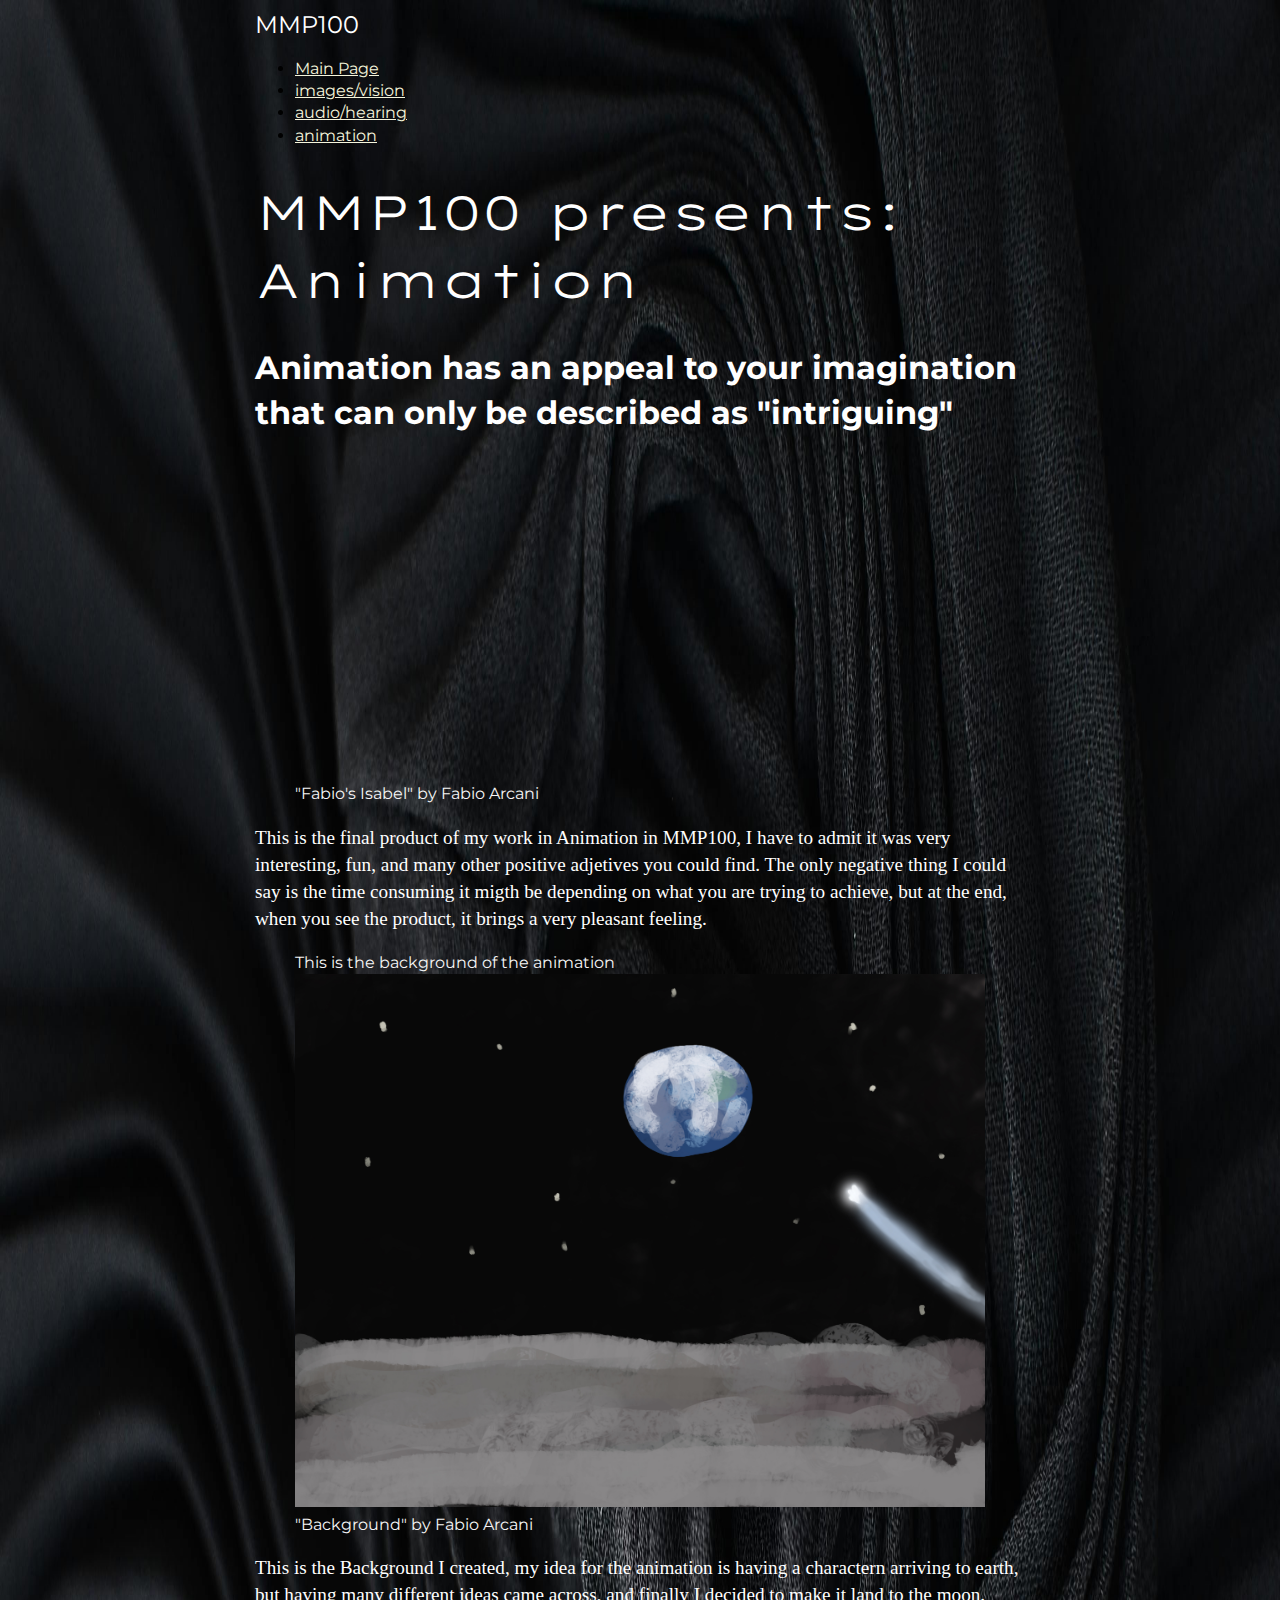
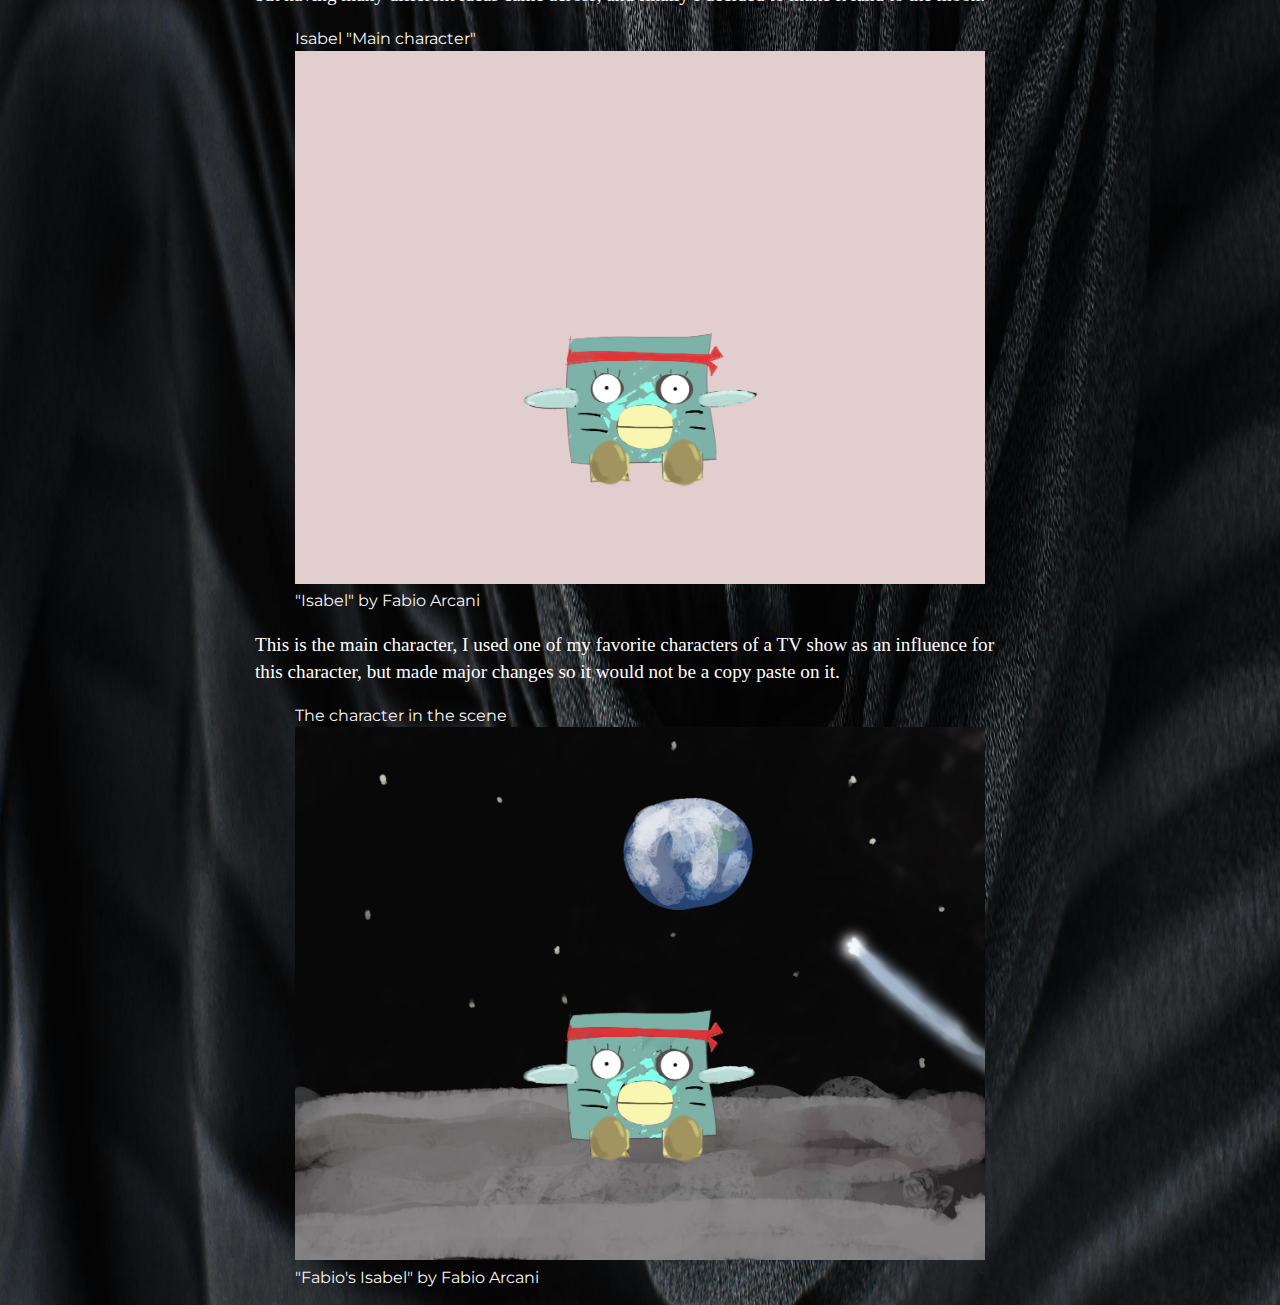
==== animation.html @ 89c43fcb "add online IDE url; add deadline" ====
<!DOCTYPE html>
<html lang="en">
<head>
    <meta charset="UTF-8">
    <meta name="viewport" content="width=device-width, initial-scale=1.0">
    <title>Document</title>
    <link rel="stylesheet" href="style.css">
</head>
<style>
    body{
        background-image: url(images/pexels-skylar-kang-6044235.jpg);
        background-size: 100% 100%;
    }
</style>
<body>
    <header>
        <nav>
            <div class="site-title">MMP100</div>
            <ul>
                <li><a href="index.html">Main Page</a></li>
                <li><a href="images.html">images/vision</a></li>
                <li><a href="audio.html">audio/hearing</a></li>
                <li><a href="animation.html">animation</a></li>
            </ul>
        </nav>
    </header>
</body>
<h1>MMP100 presents: Animation</h1>
<h2>Animation has an appeal to your imagination that can only be described as "intriguing"</h2>
<figure>
    <div class="videoWeapper ratio-16-9">
        <iframe width="560" height="315" src="https://www.youtube.com/embed/b1I4Q5G62Ko?si=ZNsCwiaHonm4rHcI" title="YouTube video player" frameborder="0" allow="accelerometer; autoplay; clipboard-write; encrypted-media; gyroscope; picture-in-picture; web-share" referrerpolicy="strict-origin-when-cross-origin" allowfullscreen></iframe>
    </div>
    <figcaption>"Fabio's Isabel" by Fabio Arcani</figcaption>
</figure>
<p>This is the final product of my work in Animation in MMP100, I have to admit it was very interesting, fun, and many other positive adjetives you could find. The only negative thing I could say is the time consuming it migth be depending on what you are trying to achieve, but at the end, when you see the product, it brings a very pleasant feeling.</p>
<figure>
    <figcaption>This is the background of the animation</figcaption>
    <img src="images/fabio's elizabeth copy.jpg" alt="background">
    <figcaption>"Background" by Fabio Arcani</figcaption>
</figure>
<p>This is the Background I created, my idea for the animation is having a charactern arriving to earth, but having many different ideas came across, and finally I decided to make it land to the moon.</p>
<figure>
    <figcaption>Isabel "Main character"</figcaption>
    <img src="images/fabio's elizabeth character.jpg" alt="Isabel">
    <figcaption>"Isabel" by Fabio Arcani</figcaption>
</figure>
<p>This is the main character, I used one of my favorite characters of a TV show as an influence for this character, but made major changes so it would not be a copy paste on it.</p>
<figure>
    <figcaption>The character in the scene</figcaption>
    <img src="images/fabio's Isabel (Elizabeth).jpg" alt="the main image of the animation">
    <figcaption>"Fabio's Isabel" by Fabio Arcani</figcaption>
</figure>
</html>
---- style.css ----
@import url('https://fonts.googleapis.com/css2?family=Lexend+Zetta:wght@100..900&family=Montserrat:ital,wght@0,100..900;1,100..900&display=swap');
html{
    font-size: 100%;
    font-family: "Montserrat", sans-serif;
  }
figcaption{
  color: whitesmoke;
}
a{
    color: beige;
}
a:visited{
    color: beige;
    border-bottom: 1px solid beige;
}
  h1{
    font-size: 3rem;
    font-family: "Lexend Zetta", sans-serif;
    font-optical-sizing: auto;
    font-weight: 300;
    font-style: normal;
    color: rgb(255, 255, 255);
  }
  h2{
    font-size: 2rem;
    color: rgb(255, 255, 255);
  }
  h3{
    font-size: 1.3rem;
    color: rgb(255, 255, 255);
  }
  p{
    font-family: "Merriweather", serif;
    font-size: 1.2rem;
    color: rgb(255, 255, 255);
  }
  .site-title{
    font-size: 1.5rem;
    color: rgb(255, 255, 255);
  }
  h4{
    color: rgb(255, 255, 255);
  }
  footer{
    font-size: 0.9rem;
    color: rgb(255, 255, 255);
  }
  
body{
    background-color: rgb(235, 240, 240);
    line-height: 1.4;
    max-width: 70ch;
    margin-left: auto;
    margin-right: auto;
}

img, video{
	max-width: 100%;
	height: auto;
}

.videoWrapper {
    position: relative;
    padding-top: 25px;
    height: 0;
    clear:both;
    outline:1px solid red;
  }
  
  .videoWrapper.ratio-16-9{
      padding-bottom: 56.25%; /* 16:9 */
  }
  
  .videoWrapper.ratio-4-3{
      padding-bottom: 75%; /* 4:3 */
  }
  
  .videoWrapper iframe {
    position: absolute;
    top: 0;
    left: 0;
    width: 100%;
    height: 100%;
  }
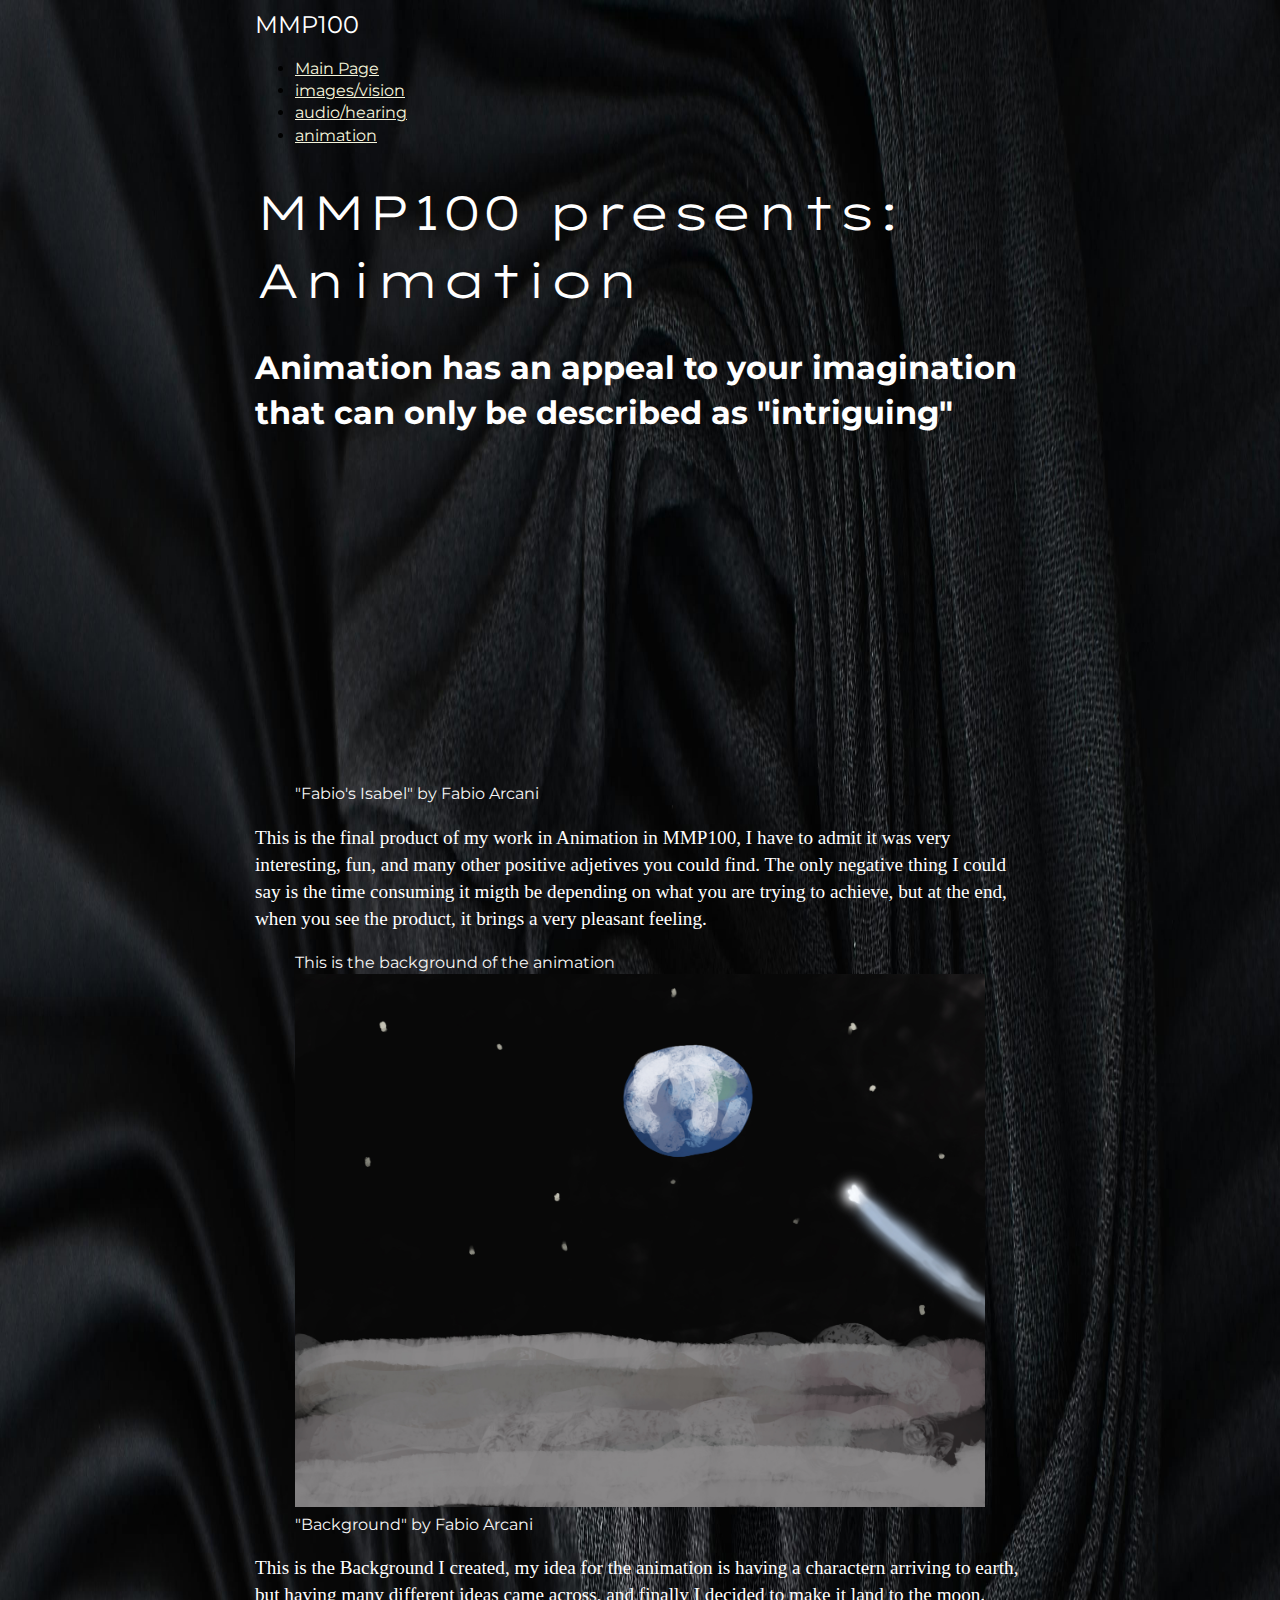
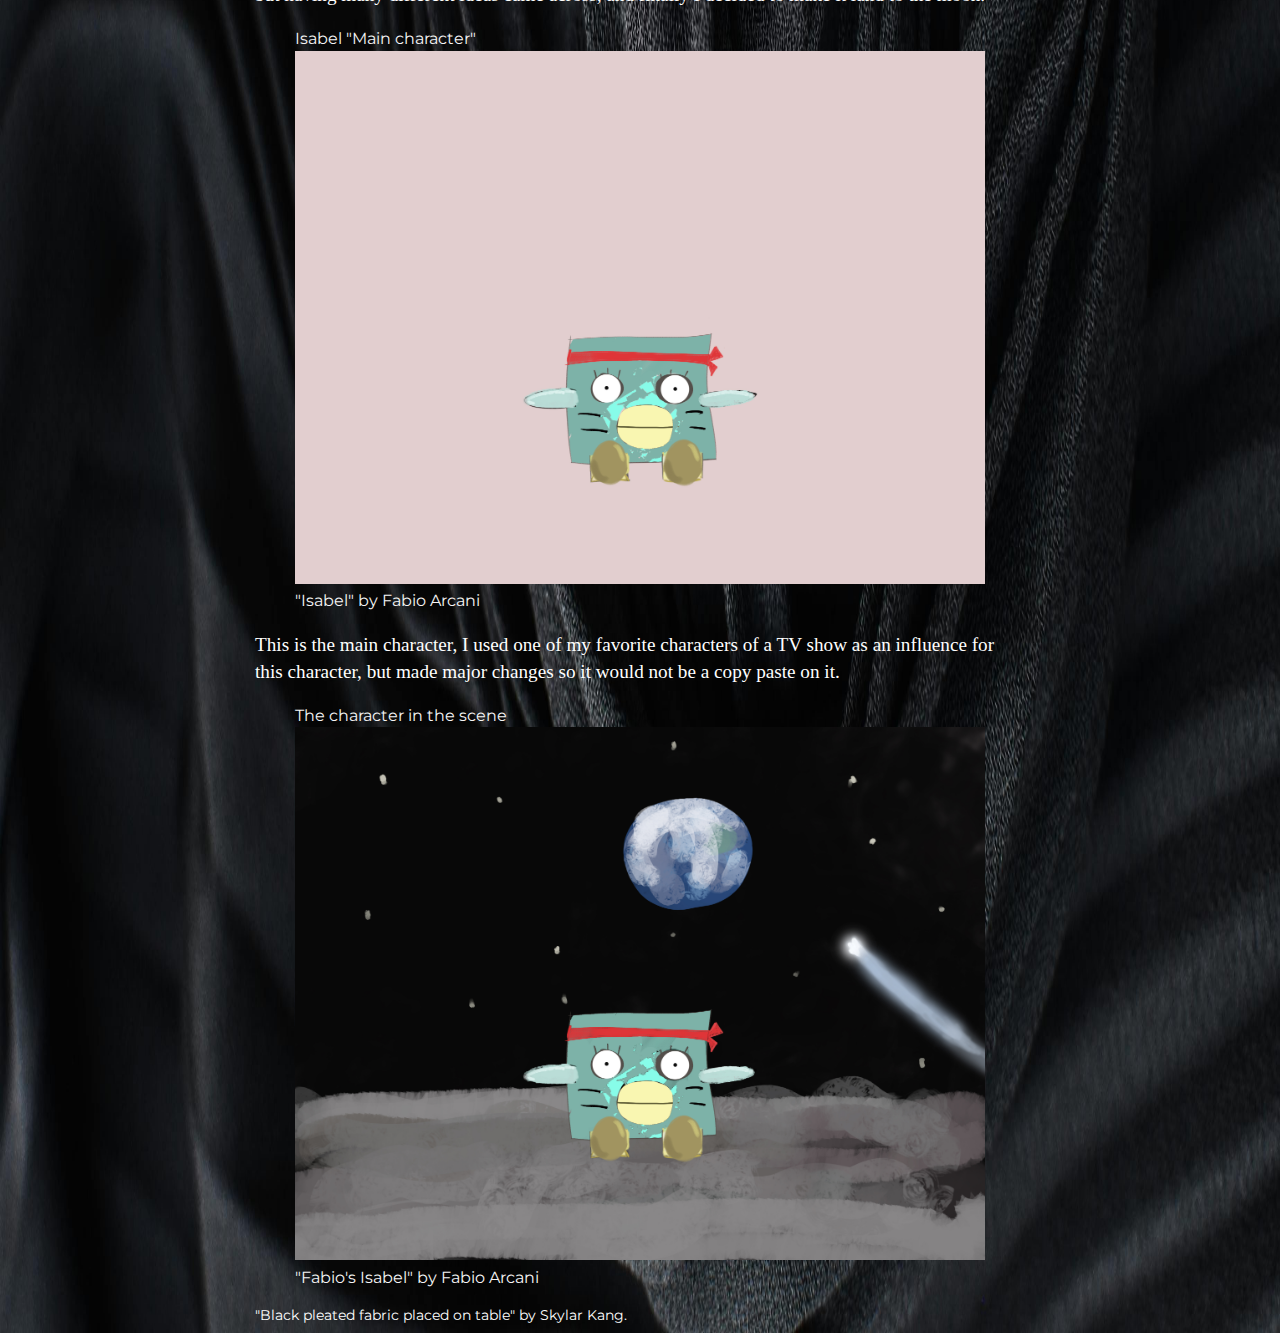
==== commit 51341ea5: "all changes" ====
--- a/animation.html
+++ b/animation.html
@@ -51,4 +51,7 @@
     <img src="images/fabio's Isabel (Elizabeth).jpg" alt="the main image of the animation">
     <figcaption>"Fabio's Isabel" by Fabio Arcani</figcaption>
 </figure>
+<footer>
+    "Black pleated fabric placed on table" by Skylar Kang. 
+</footer>
 </html>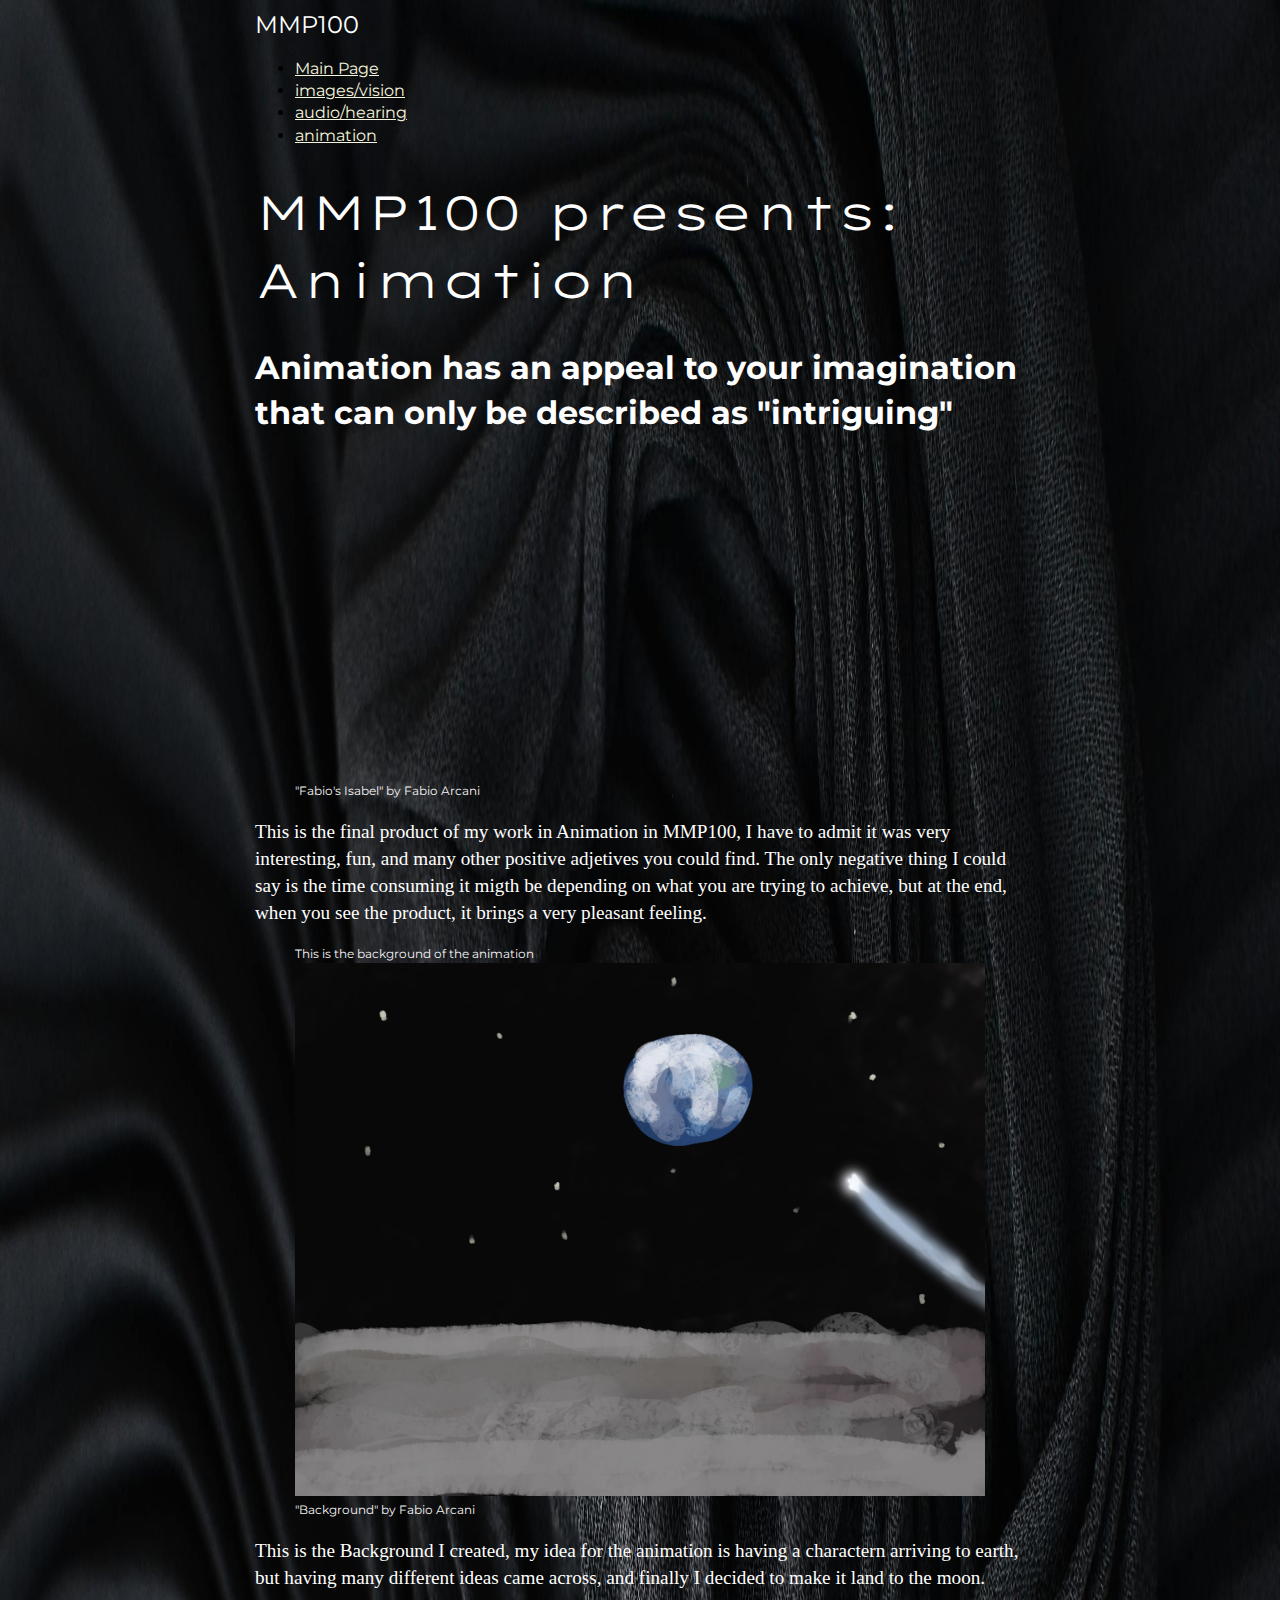
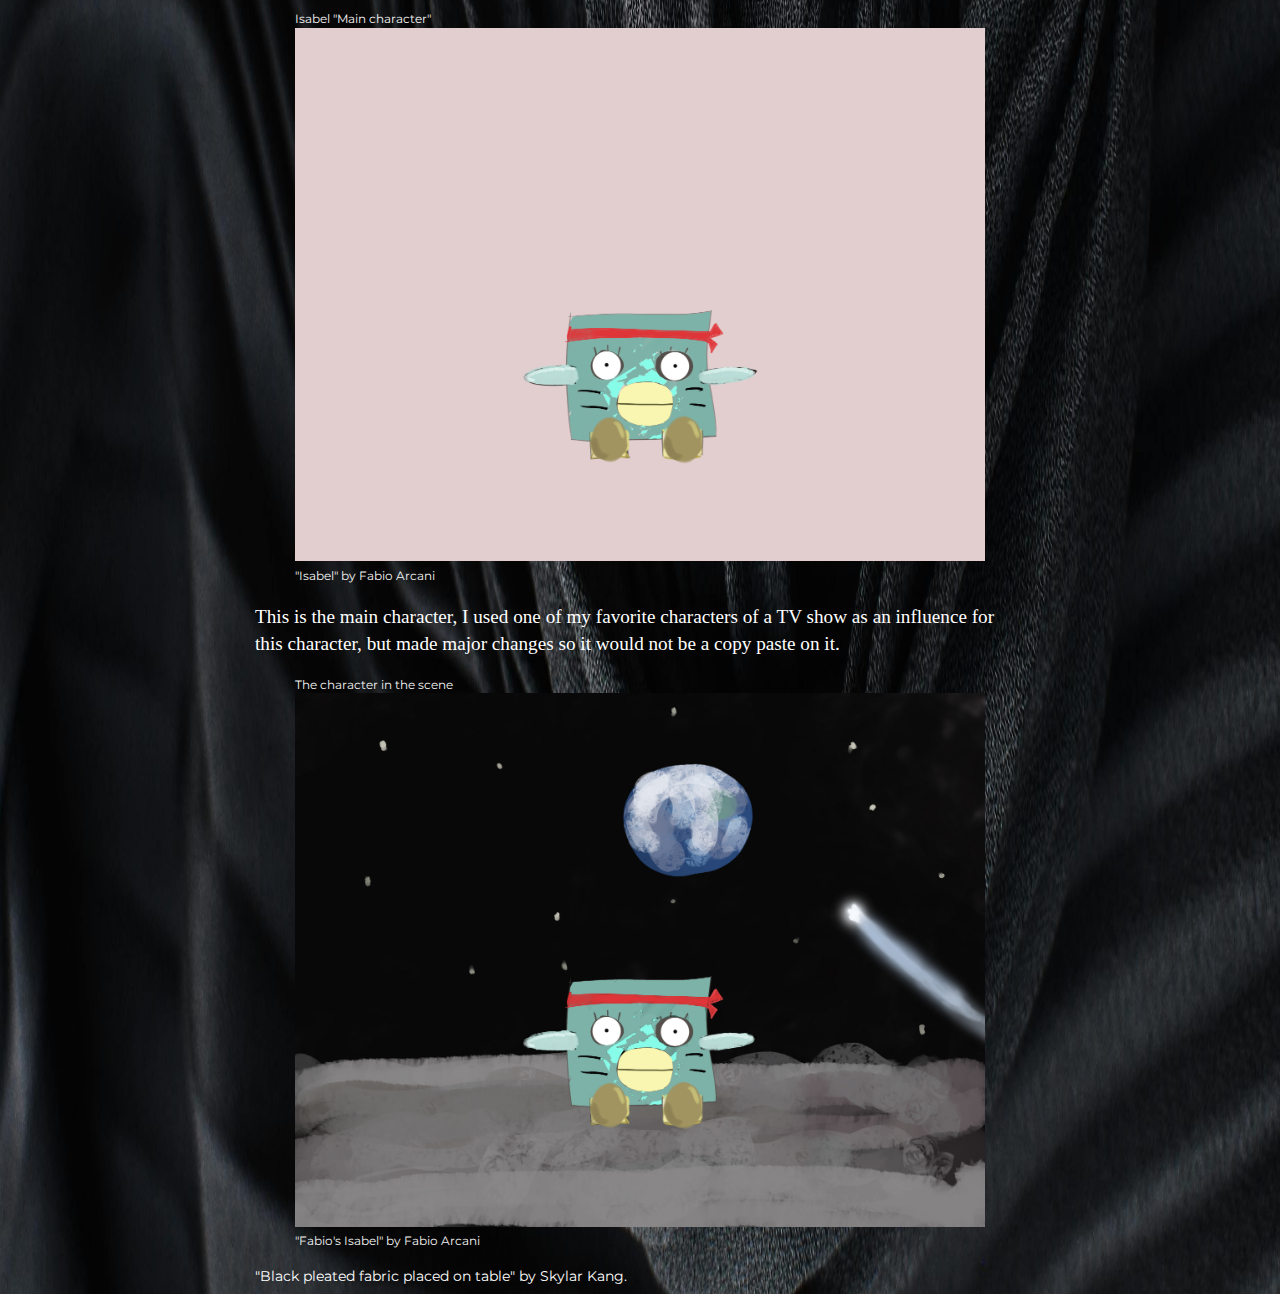
==== commit f76aeff3: "finished" ====
--- a/animation.html
+++ b/animation.html
@@ -3,7 +3,7 @@
 <head>
     <meta charset="UTF-8">
     <meta name="viewport" content="width=device-width, initial-scale=1.0">
-    <title>Document</title>
+    <title>Fabio's MMP100-Animation Module</title>
     <link rel="stylesheet" href="style.css">
 </head>
 <style>
--- a/style.css
+++ b/style.css
@@ -5,6 +5,7 @@
   }
 figcaption{
   color: whitesmoke;
+  font-size: 0.75rem;
 }
 a{
     color: beige;
@@ -81,4 +82,5 @@
     left: 0;
     width: 100%;
     height: 100%;
-  }+  }
+  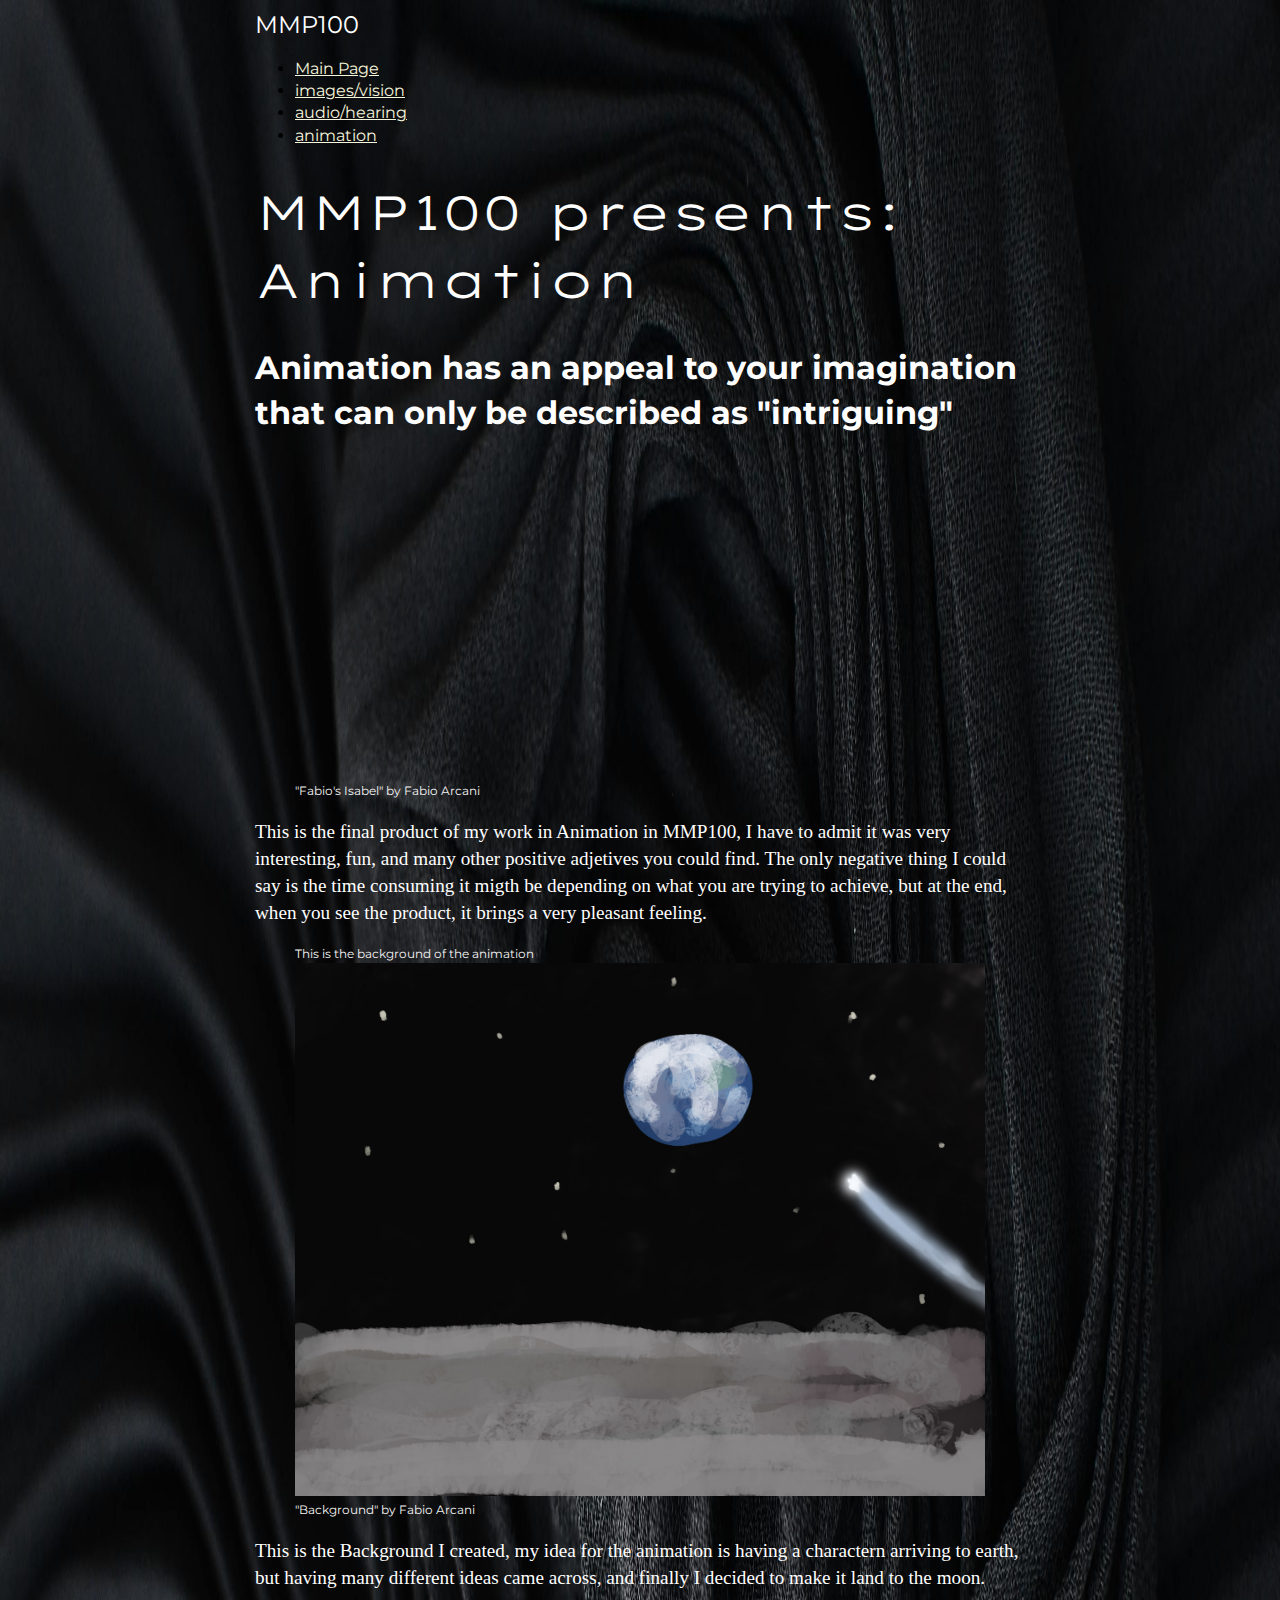
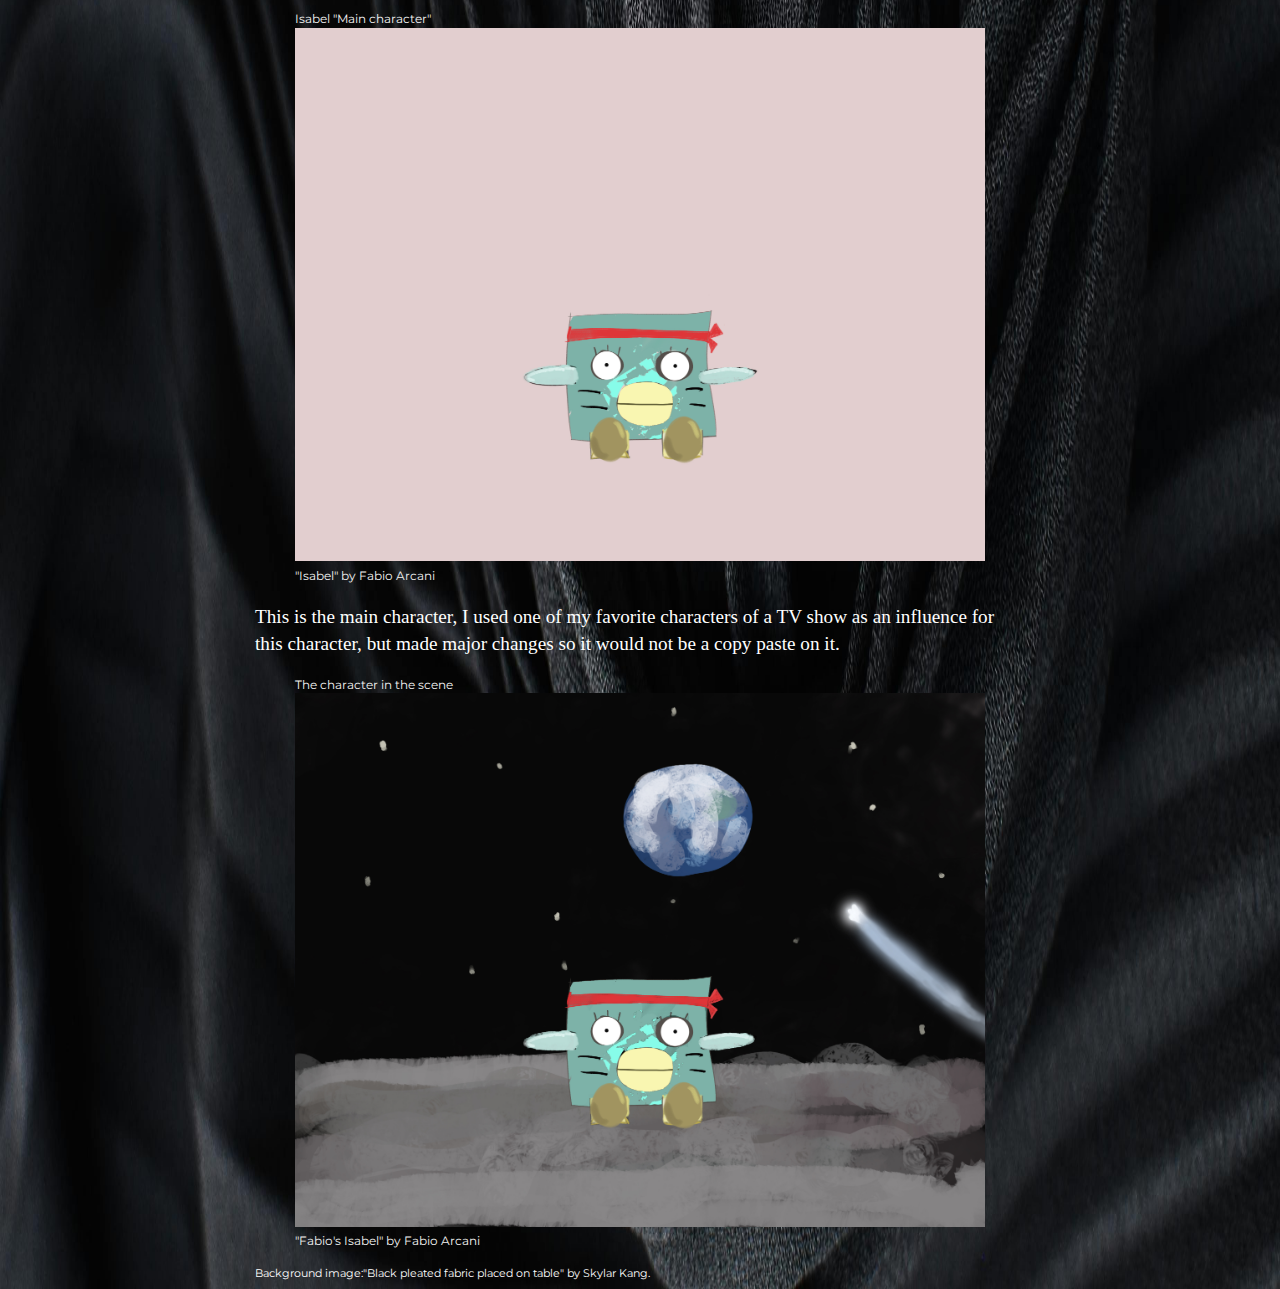
==== commit e06007ce: "finished" ====
--- a/animation.html
+++ b/animation.html
@@ -52,6 +52,6 @@
     <figcaption>"Fabio's Isabel" by Fabio Arcani</figcaption>
 </figure>
 <footer>
-    "Black pleated fabric placed on table" by Skylar Kang. 
+    Background image:"Black pleated fabric placed on table" by Skylar Kang. 
 </footer>
 </html>--- a/style.css
+++ b/style.css
@@ -43,7 +43,7 @@
     color: rgb(255, 255, 255);
   }
   footer{
-    font-size: 0.9rem;
+    font-size: 0.7rem;
     color: rgb(255, 255, 255);
   }
   
